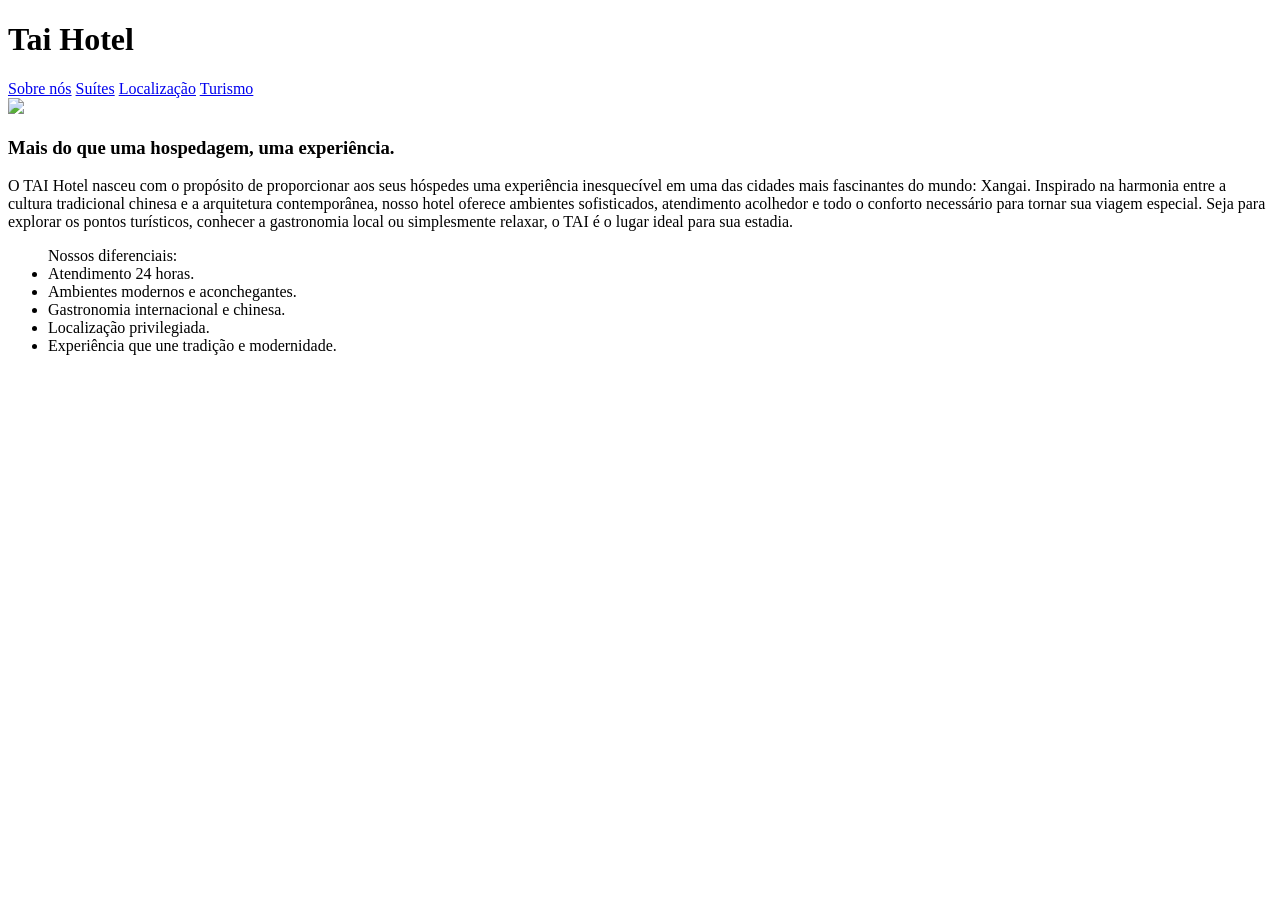
==== hotelXangai/index.html @ befb36bf "atividade 6 dia 17.11" ====
<!DOCTYPE html>
<html lang="en">
<head>
    <meta charset="UTF-8">
    <meta name="viewport" content="width=device-width, initial-scale=1.0">
    <title>Tai Hotel</title>
    <link rel="stylesheet" href="style.css">
</head>

<body>
    <header>
        <h1>Tai Hotel</h1>
        <nav>
            <a class = "nav-opcao" href = "sobre"> Sobre nós</a>
            <a class = "nav-opcao" href = "suites"> Suítes</a>
            <a class = "nav-opcao" href = "localizacao"> Localização</a>
            <a class = "nav-opcao" href = "turismo"> Turismo</a>
        </nav>
    </header>

    <main>
        <section id = sobre>
            <img src="https://viajeleve.net/v23/wp-content/uploads/2019/03/Yu-Market-Xangai.webp">

            <div class = "sobre-container">
                <div class = "sobre-texto">
                    <h3>Mais do que uma hospedagem, uma experiência.</h3>
                    <p> O TAI Hotel nasceu com o propósito de proporcionar aos seus hóspedes uma experiência inesquecível em uma das cidades mais fascinantes do mundo: <span class= destaque>Xangai.</span>
                    Inspirado na harmonia entre a cultura tradicional chinesa e a arquitetura contemporânea, nosso hotel oferece ambientes sofisticados, atendimento acolhedor e todo o conforto necessário para tornar sua viagem especial.
                    Seja para explorar os pontos turísticos, conhecer a gastronomia local ou simplesmente relaxar, o TAI é o lugar ideal para sua estadia.</p>
                
                    <ul>Nossos diferenciais:
                        <li> Atendimento 24 horas.</li>
                        <li> Ambientes modernos e aconchegantes.</li>
                        <li> Gastronomia internacional e chinesa.</li>
                        <li> Localização privilegiada.</li>
                        <li> Experiência que une tradição e modernidade.</li>
                    </ul>
                </div>
            </div>

        </section>

    </main>
</body>
</html>
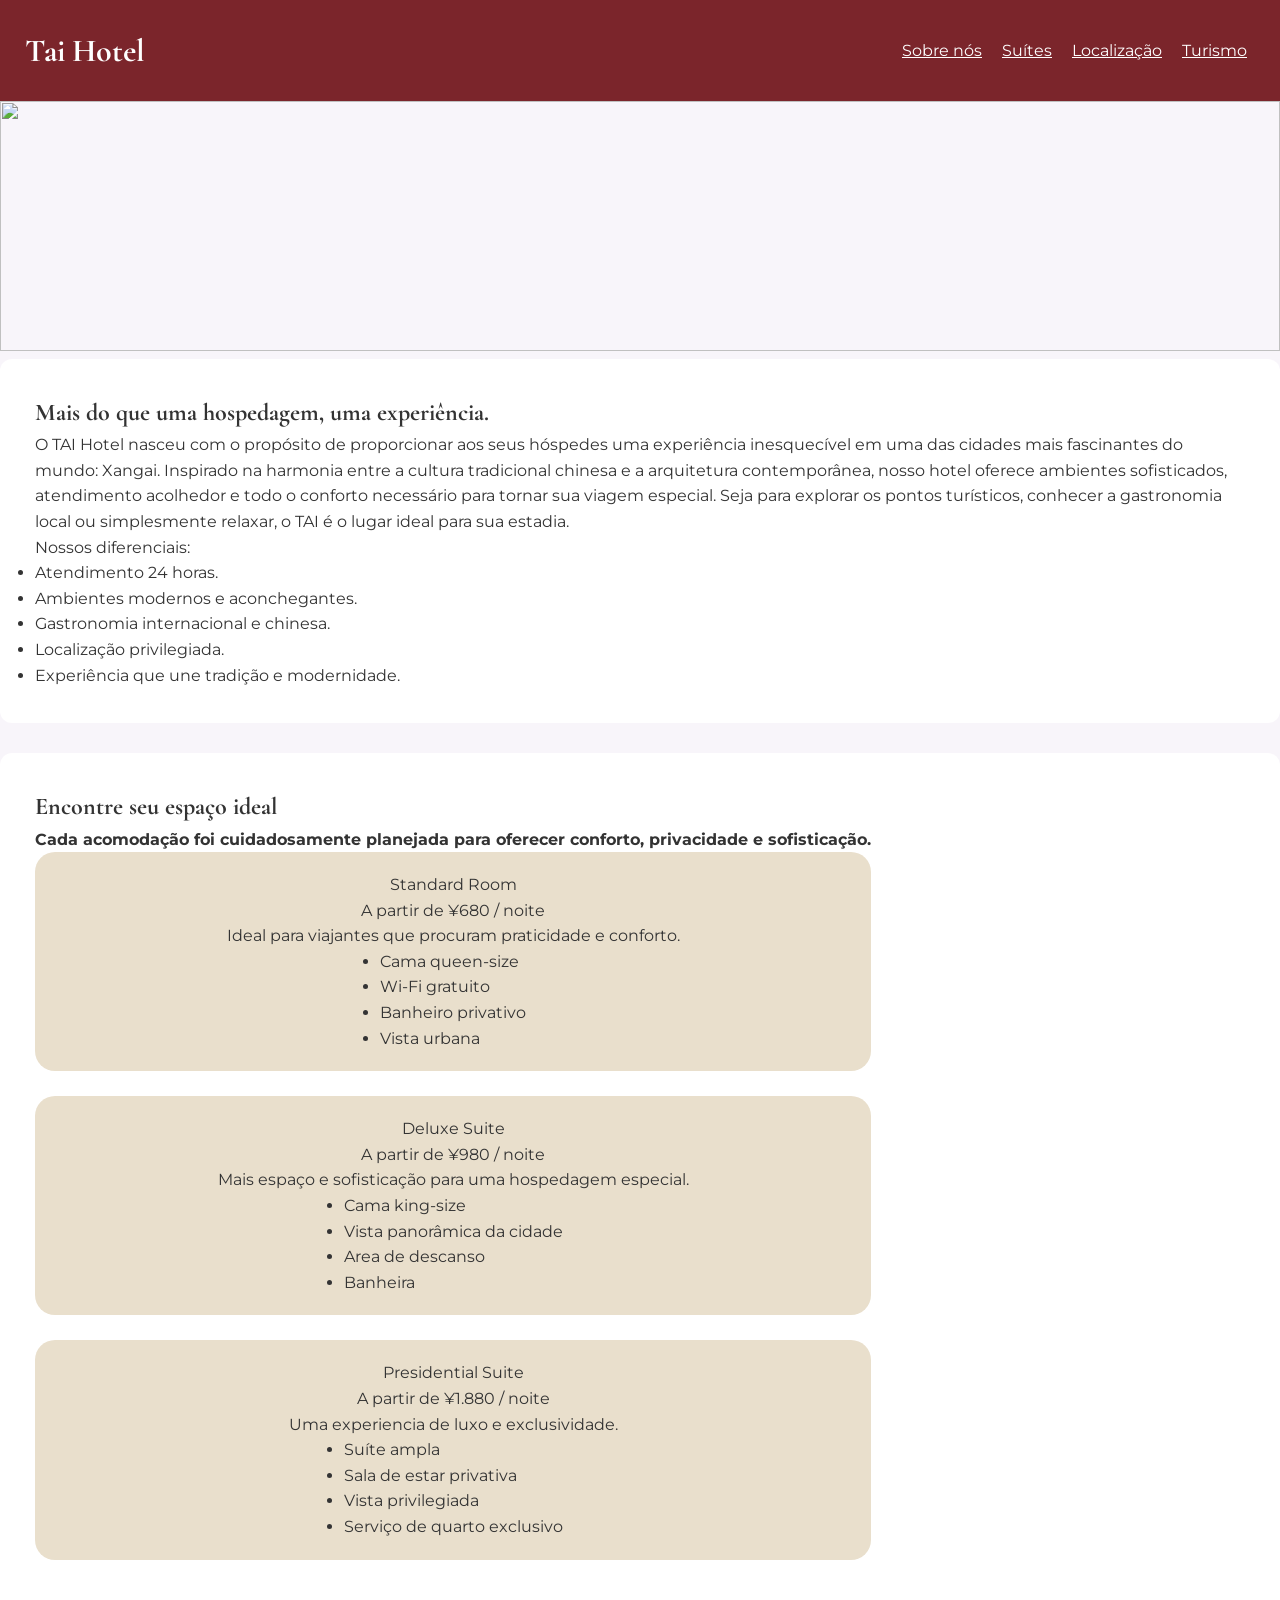
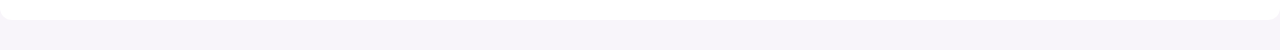
==== commit 5f45f325: "atualizando o hotel" ====
--- a/hotelXangai/index.html
+++ b/hotelXangai/index.html
@@ -5,6 +5,9 @@
     <meta name="viewport" content="width=device-width, initial-scale=1.0">
     <title>Tai Hotel</title>
     <link rel="stylesheet" href="style.css">
+    <link rel="preconnect" href="https://fonts.googleapis.com">
+    <link rel="preconnect" href="https://fonts.gstatic.com" crossorigin>
+    <link href="https://fonts.googleapis.com/css2?family=Cormorant+Garamond:wght@400;500;600;700&family=Montserrat:wght@400;500;600&display=swap" rel="stylesheet">
 </head>
 
 <body>
@@ -20,11 +23,11 @@
 
     <main>
         <section id = sobre>
-            <img src="https://viajeleve.net/v23/wp-content/uploads/2019/03/Yu-Market-Xangai.webp">
+            <img src="https://viajeleve.net/v23/wp-content/uploads/2019/03/Yu-Market-Xangai.webp" id="sobre-imagem">
 
             <div class = "sobre-container">
                 <div class = "sobre-texto">
-                    <h3>Mais do que uma hospedagem, uma experiência.</h3>
+                    <h2>Mais do que uma hospedagem, uma experiência.</h2>
                     <p> O TAI Hotel nasceu com o propósito de proporcionar aos seus hóspedes uma experiência inesquecível em uma das cidades mais fascinantes do mundo: <span class= destaque>Xangai.</span>
                     Inspirado na harmonia entre a cultura tradicional chinesa e a arquitetura contemporânea, nosso hotel oferece ambientes sofisticados, atendimento acolhedor e todo o conforto necessário para tornar sua viagem especial.
                     Seja para explorar os pontos turísticos, conhecer a gastronomia local ou simplesmente relaxar, o TAI é o lugar ideal para sua estadia.</p>
@@ -38,6 +41,50 @@
                     </ul>
                 </div>
             </div>
+        </section>
+
+        <section id = "suites">
+            <div class="suites-container">
+                <div class="suites-texto">
+                    <h2>Encontre seu espaço ideal</h2>
+                        <h4>Cada acomodação foi cuidadosamente planejada para oferecer conforto, privacidade e sofisticação.</h4>
+                          <div class="suites-card"> 
+                                <p class="destaque">Standard Room</p>
+                                <p class="subtitulo">A partir de ¥680 / noite</p>
+                                <p>Ideal para viajantes que procuram praticidade e conforto.</p>
+                                <ul>
+                                    <li>Cama queen-size</li>
+                                    <li>Wi-Fi gratuito</li>
+                                    <li>Banheiro privativo</li>
+                                    <li>Vista urbana</li>
+                                </ul>
+                            </div>
+                            
+                            <div class="suites-card">
+                                <p class="destaque">Deluxe Suite</p>
+                                <p class="subtitulo">A partir de ¥980 / noite</p>
+                                <p>Mais espaço e sofisticação para uma hospedagem especial.</p>
+                                <ul>
+                                    <li>Cama king-size</li>
+                                    <li>Vista panorâmica da cidade</li>
+                                    <li>Area de descanso</li>
+                                    <li>Banheira</li>
+                                </ul>
+                            </div>
+
+                            <div class ="suites-card">
+                                <p class="destaque"> Presidential Suite</p>
+                                <p class="subtitulo">A partir de ¥1.880 / noite</p>
+                                <p>Uma experiencia de luxo e exclusividade.</p>
+                                <ul>
+                                    <li>Suíte ampla</li>
+                                    <li>Sala de estar privativa</li>
+                                    <li>Vista privilegiada</li>
+                                    <li>Serviço de quarto exclusivo</li>
+                                </ul>
+                            </div>
+                </div>
+            </div>
 
         </section>
 
--- a/hotelXangai/style.css
+++ b/hotelXangai/style.css
@@ -0,0 +1,84 @@
+* {
+    margin: 0;
+    padding: 0;
+    box-sizing: border-box;
+}
+
+body {
+    background-color: #f8f5fa;
+    color: #333;
+    line-height: 1.6;
+}
+
+header {
+    background-color: #7B252B;
+    color: white;
+    padding: 25px;
+    display: flex;
+    justify-content: space-between;
+    align-items: center;
+}
+
+.nav-opcao {
+    color: white;
+    padding: 8px;
+    border-radius: 5px;
+    transition: 0.5s ease;
+}
+
+h1, h2, h3, .logo {
+    font-family: 'Cormorant Garamond', serif;
+}
+
+body {
+    font-family: 'Montserrat', sans-serif;
+}
+
+/* Sobre */
+
+.sobre-container {
+    display: flex;
+    align-items: center;
+    gap: 35px;
+    background-color: white;
+    border-radius: 12px;
+    padding: 35px;
+    margin-bottom: 30px;
+}
+
+#sobre-imagem {
+    height: 250px;
+    width: 100%;
+    object-fit: cover;
+    object-position: center 20%;
+}
+
+/* Suites */
+
+#suites {
+
+}
+
+.suites-container {
+    display: flex;
+    align-items: center;
+    gap: 35px;
+    background-color: white;
+    border-radius: 12px;
+    padding: 35px;
+    margin-bottom: 30px;
+}
+
+.suites-texto {
+
+}
+
+.suites-card {
+    display: flex;
+    flex-direction: column;
+    align-items: center;
+    background-color: #E9DFCC;
+    border-radius: 20px;
+    padding: 20px;
+    margin-bottom: 25px;
+}
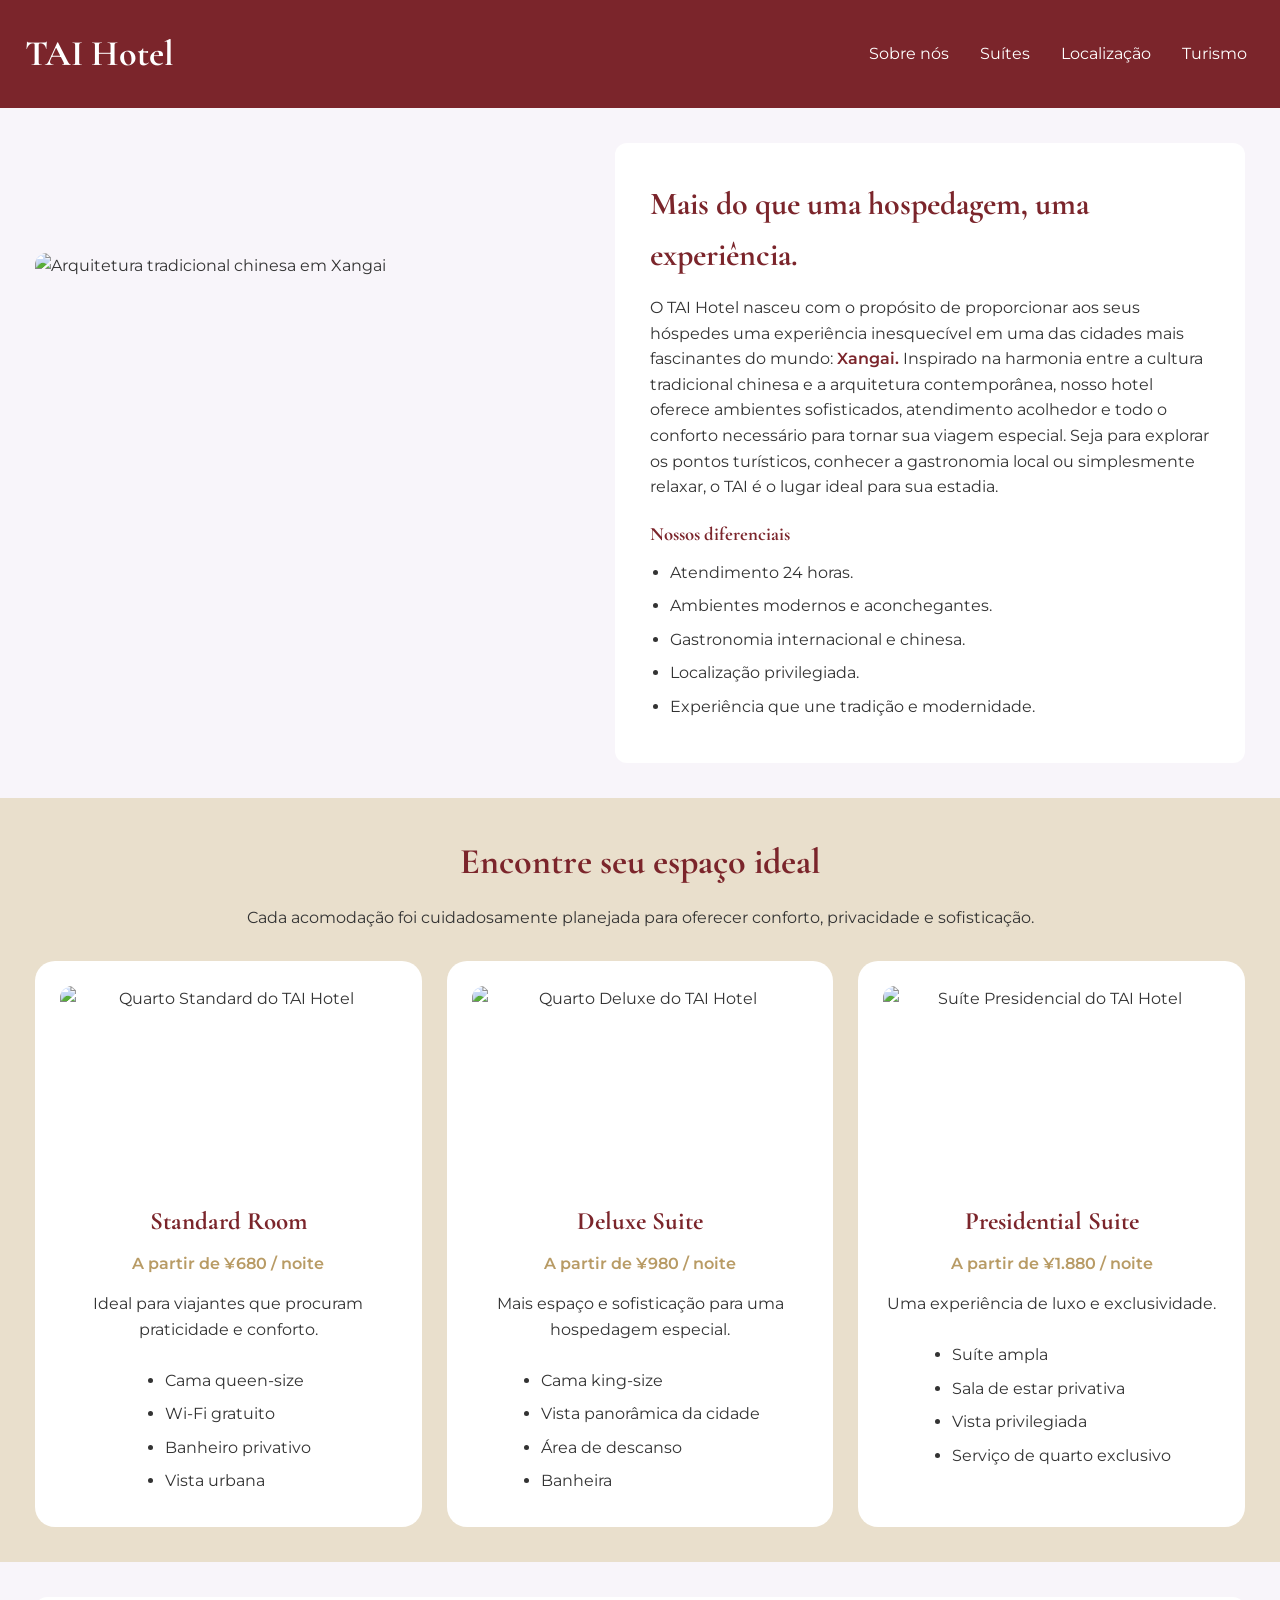
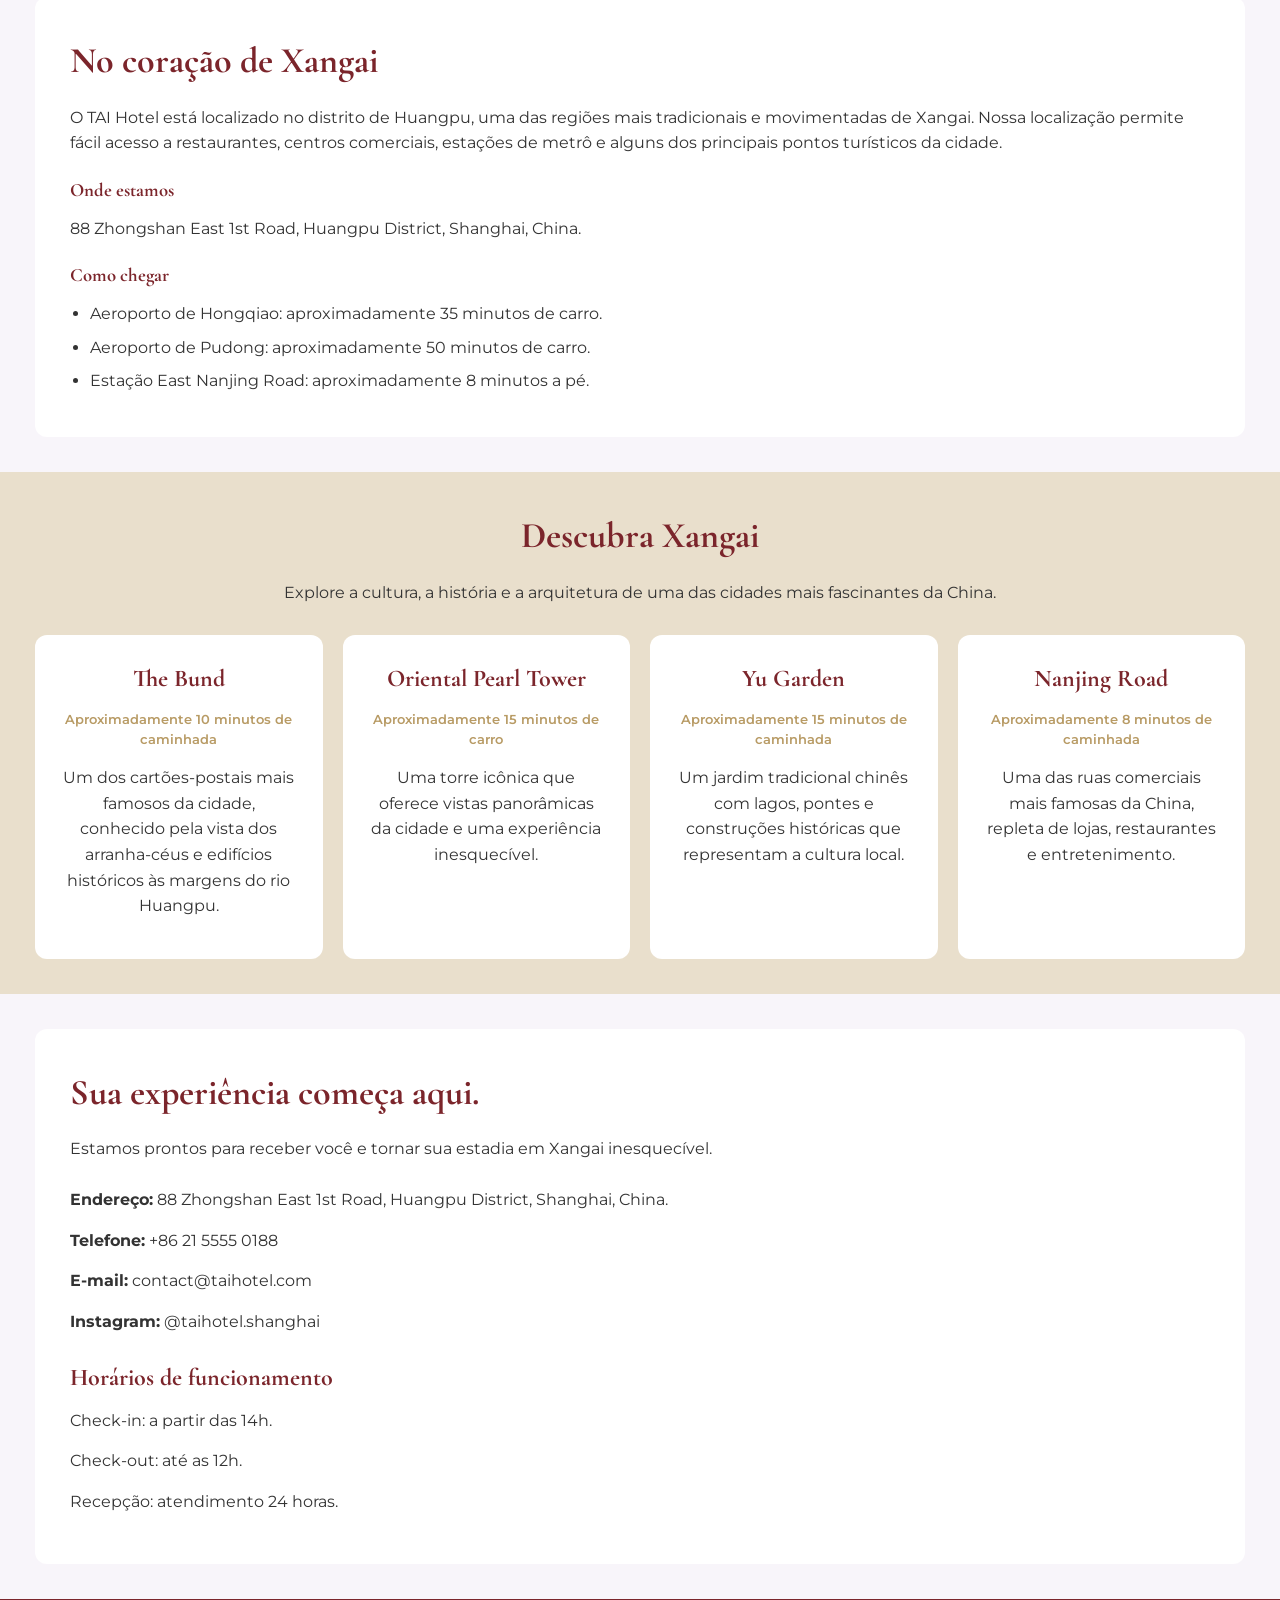
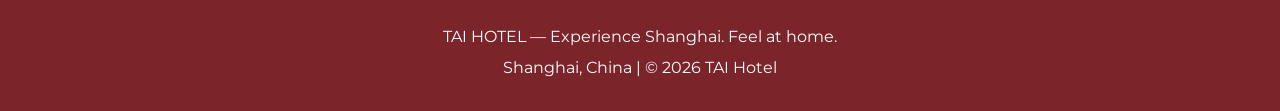
==== commit 3c331273: "atualizando hotel de casa" ====
--- a/hotelXangai/index.html
+++ b/hotelXangai/index.html
@@ -1,93 +1,397 @@
+
 <!DOCTYPE html>
-<html lang="en">
+<html lang="pt-BR">
+
 <head>
     <meta charset="UTF-8">
     <meta name="viewport" content="width=device-width, initial-scale=1.0">
-    <title>Tai Hotel</title>
+
+    <title>TAI Hotel | Shanghai</title>
+
     <link rel="stylesheet" href="style.css">
+
+    <!-- FONTES -->
     <link rel="preconnect" href="https://fonts.googleapis.com">
     <link rel="preconnect" href="https://fonts.gstatic.com" crossorigin>
+
     <link href="https://fonts.googleapis.com/css2?family=Cormorant+Garamond:wght@400;500;600;700&family=Montserrat:wght@400;500;600&display=swap" rel="stylesheet">
+
 </head>
 
 <body>
-    <header>
-        <h1>Tai Hotel</h1>
-        <nav>
-            <a class = "nav-opcao" href = "sobre"> Sobre nós</a>
-            <a class = "nav-opcao" href = "suites"> Suítes</a>
-            <a class = "nav-opcao" href = "localizacao"> Localização</a>
-            <a class = "nav-opcao" href = "turismo"> Turismo</a>
+
+    <!-- CABEÇALHO -->
+
+    <header class="cabecalho">
+
+        <h1 class="cabecalho-titulo">TAI Hotel</h1>
+
+        <nav class="menu">
+
+            <a class="menu-opcao" href="#sobre">Sobre nós</a>
+
+            <a class="menu-opcao" href="#suites">Suítes</a>
+
+            <a class="menu-opcao" href="#localizacao">Localização</a>
+
+            <a class="menu-opcao" href="#turismo">Turismo</a>
+
         </nav>
+
     </header>
 
+
     <main>
-        <section id = sobre>
-            <img src="https://viajeleve.net/v23/wp-content/uploads/2019/03/Yu-Market-Xangai.webp" id="sobre-imagem">
-
-            <div class = "sobre-container">
-                <div class = "sobre-texto">
-                    <h2>Mais do que uma hospedagem, uma experiência.</h2>
-                    <p> O TAI Hotel nasceu com o propósito de proporcionar aos seus hóspedes uma experiência inesquecível em uma das cidades mais fascinantes do mundo: <span class= destaque>Xangai.</span>
-                    Inspirado na harmonia entre a cultura tradicional chinesa e a arquitetura contemporânea, nosso hotel oferece ambientes sofisticados, atendimento acolhedor e todo o conforto necessário para tornar sua viagem especial.
-                    Seja para explorar os pontos turísticos, conhecer a gastronomia local ou simplesmente relaxar, o TAI é o lugar ideal para sua estadia.</p>
-                
-                    <ul>Nossos diferenciais:
-                        <li> Atendimento 24 horas.</li>
-                        <li> Ambientes modernos e aconchegantes.</li>
-                        <li> Gastronomia internacional e chinesa.</li>
-                        <li> Localização privilegiada.</li>
-                        <li> Experiência que une tradição e modernidade.</li>
+
+        <!-- SOBRE O HOTEL -->
+
+        <section id="sobre" class="sobre">
+
+            <img
+                src="https://viajeleve.net/v23/wp-content/uploads/2019/03/Yu-Market-Xangai.webp"
+                alt="Arquitetura tradicional chinesa em Xangai"
+                class="sobre-imagem"
+            >
+
+            <div class="sobre-container">
+
+                <div class="sobre-texto">
+
+                    <h2 class="sobre-titulo">
+                        Mais do que uma hospedagem, uma experiência.
+                    </h2>
+
+                    <p>
+                        O TAI Hotel nasceu com o propósito de proporcionar aos seus hóspedes uma experiência inesquecível em uma das cidades mais fascinantes do mundo:
+                        <span class="destaque">Xangai.</span>
+
+                        Inspirado na harmonia entre a cultura tradicional chinesa e a arquitetura contemporânea, nosso hotel oferece ambientes sofisticados, atendimento acolhedor e todo o conforto necessário para tornar sua viagem especial.
+
+                        Seja para explorar os pontos turísticos, conhecer a gastronomia local ou simplesmente relaxar, o TAI é o lugar ideal para sua estadia.
+                    </p>
+
+                    <h3 class="sobre-subtitulo">Nossos diferenciais</h3>
+
+                    <ul class="sobre-lista">
+
+                        <li>Atendimento 24 horas.</li>
+
+                        <li>Ambientes modernos e aconchegantes.</li>
+
+                        <li>Gastronomia internacional e chinesa.</li>
+
+                        <li>Localização privilegiada.</li>
+
+                        <li>Experiência que une tradição e modernidade.</li>
+
                     </ul>
-                </div>
-            </div>
-        </section>
-
-        <section id = "suites">
+
+                </div>
+
+            </div>
+
+        </section>
+
+
+        <!-- SUÍTES -->
+
+        <section id="suites" class="suites">
+
             <div class="suites-container">
-                <div class="suites-texto">
-                    <h2>Encontre seu espaço ideal</h2>
-                        <h4>Cada acomodação foi cuidadosamente planejada para oferecer conforto, privacidade e sofisticação.</h4>
-                          <div class="suites-card"> 
-                                <p class="destaque">Standard Room</p>
-                                <p class="subtitulo">A partir de ¥680 / noite</p>
-                                <p>Ideal para viajantes que procuram praticidade e conforto.</p>
-                                <ul>
-                                    <li>Cama queen-size</li>
-                                    <li>Wi-Fi gratuito</li>
-                                    <li>Banheiro privativo</li>
-                                    <li>Vista urbana</li>
-                                </ul>
-                            </div>
-                            
-                            <div class="suites-card">
-                                <p class="destaque">Deluxe Suite</p>
-                                <p class="subtitulo">A partir de ¥980 / noite</p>
-                                <p>Mais espaço e sofisticação para uma hospedagem especial.</p>
-                                <ul>
-                                    <li>Cama king-size</li>
-                                    <li>Vista panorâmica da cidade</li>
-                                    <li>Area de descanso</li>
-                                    <li>Banheira</li>
-                                </ul>
-                            </div>
-
-                            <div class ="suites-card">
-                                <p class="destaque"> Presidential Suite</p>
-                                <p class="subtitulo">A partir de ¥1.880 / noite</p>
-                                <p>Uma experiencia de luxo e exclusividade.</p>
-                                <ul>
-                                    <li>Suíte ampla</li>
-                                    <li>Sala de estar privativa</li>
-                                    <li>Vista privilegiada</li>
-                                    <li>Serviço de quarto exclusivo</li>
-                                </ul>
-                            </div>
-                </div>
+
+                <h2 class="suites-titulo">Encontre seu espaço ideal</h2>
+
+                <p class="suites-descricao">
+                    Cada acomodação foi cuidadosamente planejada para oferecer conforto, privacidade e sofisticação.
+                </p>
+
+
+                <div class="suites-lista">
+
+
+                    <!-- STANDARD ROOM -->
+
+                    <div class="suites-card">
+
+                        <img
+                            src="https://images.unsplash.com/photo-1611892440504-42a792e24d32?auto=format&fit=crop&w=800&q=85"
+                            alt="Quarto Standard do TAI Hotel"
+                            class="suites-imagem"
+                        >
+
+                        <h3 class="suites-nome">Standard Room</h3>
+
+                        <p class="suites-preco">A partir de ¥680 / noite</p>
+
+                        <p>
+                            Ideal para viajantes que procuram praticidade e conforto.
+                        </p>
+
+                        <ul class="suites-comodidades">
+
+                            <li>Cama queen-size</li>
+
+                            <li>Wi-Fi gratuito</li>
+
+                            <li>Banheiro privativo</li>
+
+                            <li>Vista urbana</li>
+
+                        </ul>
+
+                    </div>
+
+
+                    <!-- DELUXE SUITE -->
+
+                    <div class="suites-card">
+
+                        <img
+                            src="https://images.unsplash.com/photo-1616486338812-3dadae4b4ace?auto=format&fit=crop&w=800&q=85"
+                            alt="Quarto Deluxe do TAI Hotel"
+                            class="suites-imagem"
+                        >
+
+                        <h3 class="suites-nome">Deluxe Suite</h3>
+
+                        <p class="suites-preco">A partir de ¥980 / noite</p>
+
+                        <p>
+                            Mais espaço e sofisticação para uma hospedagem especial.
+                        </p>
+
+                        <ul class="suites-comodidades">
+
+                            <li>Cama king-size</li>
+
+                            <li>Vista panorâmica da cidade</li>
+
+                            <li>Área de descanso</li>
+
+                            <li>Banheira</li>
+
+                        </ul>
+
+                    </div>
+
+
+                    <!-- PRESIDENTIAL SUITE -->
+
+                    <div class="suites-card">
+
+                        <img
+                            src="https://images.unsplash.com/photo-1618221195710-dd6b41faaea6?auto=format&fit=crop&w=800&q=85"
+                            alt="Suíte Presidencial do TAI Hotel"
+                            class="suites-imagem"
+                        >
+
+                        <h3 class="suites-nome">Presidential Suite</h3>
+
+                        <p class="suites-preco">A partir de ¥1.880 / noite</p>
+
+                        <p>
+                            Uma experiência de luxo e exclusividade.
+                        </p>
+
+                        <ul class="suites-comodidades">
+
+                            <li>Suíte ampla</li>
+
+                            <li>Sala de estar privativa</li>
+
+                            <li>Vista privilegiada</li>
+
+                            <li>Serviço de quarto exclusivo</li>
+
+                        </ul>
+
+                    </div>
+
+                </div>
+
+            </div>
+
+        </section>
+
+
+        <!-- LOCALIZAÇÃO -->
+
+        <section id="localizacao" class="localizacao">
+
+            <div class="localizacao-container">
+
+                <div class="localizacao-texto">
+
+                    <h2 class="localizacao-titulo">No coração de Xangai</h2>
+
+                    <p>
+                        O TAI Hotel está localizado no distrito de Huangpu, uma das regiões mais tradicionais e movimentadas de Xangai.
+
+                        Nossa localização permite fácil acesso a restaurantes, centros comerciais, estações de metrô e alguns dos principais pontos turísticos da cidade.
+                    </p>
+
+                    <h3 class="localizacao-subtitulo">Onde estamos</h3>
+
+                    <p>
+                        88 Zhongshan East 1st Road,
+                        Huangpu District,
+                        Shanghai, China.
+                    </p>
+
+                    <h3 class="localizacao-subtitulo">Como chegar</h3>
+
+                    <ul class="localizacao-lista">
+
+                        <li>Aeroporto de Hongqiao: aproximadamente 35 minutos de carro.</li>
+
+                        <li>Aeroporto de Pudong: aproximadamente 50 minutos de carro.</li>
+
+                        <li>Estação East Nanjing Road: aproximadamente 8 minutos a pé.</li>
+
+                    </ul>
+
+                </div>
+
+            </div>
+
+        </section>
+
+
+        <!-- TURISMO -->
+
+        <section id="turismo" class="turismo">
+
+            <div class="turismo-container">
+
+                <h2 class="turismo-titulo">Descubra Xangai</h2>
+
+                <p class="turismo-descricao">
+                    Explore a cultura, a história e a arquitetura de uma das cidades mais fascinantes da China.
+                </p>
+
+
+                <div class="turismo-lista">
+
+
+                    <div class="turismo-card">
+
+                        <h3 class="turismo-nome">The Bund</h3>
+
+                        <p class="turismo-distancia">
+                            Aproximadamente 10 minutos de caminhada
+                        </p>
+
+                        <p>
+                            Um dos cartões-postais mais famosos da cidade, conhecido pela vista dos arranha-céus e edifícios históricos às margens do rio Huangpu.
+                        </p>
+
+                    </div>
+
+
+                    <div class="turismo-card">
+
+                        <h3 class="turismo-nome">Oriental Pearl Tower</h3>
+
+                        <p class="turismo-distancia">
+                            Aproximadamente 15 minutos de carro
+                        </p>
+
+                        <p>
+                            Uma torre icônica que oferece vistas panorâmicas da cidade e uma experiência inesquecível.
+                        </p>
+
+                    </div>
+
+
+                    <div class="turismo-card">
+
+                        <h3 class="turismo-nome">Yu Garden</h3>
+
+                        <p class="turismo-distancia">
+                            Aproximadamente 15 minutos de caminhada
+                        </p>
+
+                        <p>
+                            Um jardim tradicional chinês com lagos, pontes e construções históricas que representam a cultura local.
+                        </p>
+
+                    </div>
+
+
+                    <div class="turismo-card">
+
+                        <h3 class="turismo-nome">Nanjing Road</h3>
+
+                        <p class="turismo-distancia">
+                            Aproximadamente 8 minutos de caminhada
+                        </p>
+
+                        <p>
+                            Uma das ruas comerciais mais famosas da China, repleta de lojas, restaurantes e entretenimento.
+                        </p>
+
+                    </div>
+
+                </div>
+
+            </div>
+
+        </section>
+
+
+        <!-- CONTATO -->
+
+        <section id="contato" class="contato">
+
+            <div class="contato-container">
+
+                <h2 class="contato-titulo">Sua experiência começa aqui.</h2>
+
+                <p>
+                    Estamos prontos para receber você e tornar sua estadia em Xangai inesquecível.
+                </p>
+
+                <div class="contato-informacoes">
+
+                    <p><strong>Endereço:</strong> 88 Zhongshan East 1st Road, Huangpu District, Shanghai, China.</p>
+
+                    <p><strong>Telefone:</strong> +86 21 5555 0188</p>
+
+                    <p><strong>E-mail:</strong> contact@taihotel.com</p>
+
+                    <p><strong>Instagram:</strong> @taihotel.shanghai</p>
+
+                </div>
+
+                <div class="contato-horarios">
+
+                    <h3>Horários de funcionamento</h3>
+
+                    <p>Check-in: a partir das 14h.</p>
+
+                    <p>Check-out: até as 12h.</p>
+
+                    <p>Recepção: atendimento 24 horas.</p>
+
+                </div>
+
             </div>
 
         </section>
 
     </main>
+
+
+    <!-- RODAPÉ -->
+
+    <footer class="rodape">
+
+        <p>TAI HOTEL — Experience Shanghai. Feel at home.</p>
+
+        <p>Shanghai, China | © 2026 TAI Hotel</p>
+
+    </footer>
+
 </body>
-</html>+
+</html>
--- a/hotelXangai/style.css
+++ b/hotelXangai/style.css
@@ -1,3 +1,23 @@
+
+/* VARIÁVEIS */
+
+:root {
+    --cor-principal: #7B252B;
+    --cor-secundaria: #B89B65;
+    --cor-fundo: #f8f5fa;
+    --cor-card: #ffffff;
+    --cor-destaque: #E9DFCC;
+    --cor-texto: #333333;
+    --cor-texto-claro: #ffffff;
+
+    --espacamento: 35px;
+    --raio-borda: 12px;
+    --raio-card: 20px;
+}
+
+
+/* GERAL */
+
 * {
     margin: 0;
     padding: 0;
@@ -5,80 +25,361 @@
 }
 
 body {
-    background-color: #f8f5fa;
-    color: #333;
+    background-color: var(--cor-fundo);
+    color: var(--cor-texto);
     line-height: 1.6;
-}
-
-header {
-    background-color: #7B252B;
-    color: white;
+    font-family: 'Montserrat', sans-serif;
+}
+
+h1, h2, h3 {
+    font-family: 'Cormorant Garamond', serif;
+}
+
+h2 {
+    font-size: 32px;
+    color: var(--cor-principal);
+    margin-bottom: 15px;
+}
+
+p {
+    margin-bottom: 15px;
+}
+
+ul {
+    padding-left: 20px;
+}
+
+
+/* ========================================
+   CABEÇALHO E MENU
+======================================== */
+
+.cabecalho {
+    background-color: var(--cor-principal);
+    color: var(--cor-texto-claro);
     padding: 25px;
+
     display: flex;
     justify-content: space-between;
     align-items: center;
 }
 
-.nav-opcao {
-    color: white;
+.cabecalho-titulo {
+    font-size: 36px;
+}
+
+.menu {
+    display: flex;
+    gap: 15px;
+}
+
+.menu-opcao {
+    color: var(--cor-texto-claro);
     padding: 8px;
     border-radius: 5px;
+    text-decoration: none;
     transition: 0.5s ease;
 }
 
-h1, h2, h3, .logo {
-    font-family: 'Cormorant Garamond', serif;
-}
-
-body {
-    font-family: 'Montserrat', sans-serif;
-}
-
-/* Sobre */
+.menu-opcao:hover {
+    background-color: var(--cor-secundaria);
+}
+
+
+/* ========================================
+   SOBRE O HOTEL
+======================================== */
+
+.sobre {
+    display: flex;
+    align-items: center;
+    gap: var(--espacamento);
+    padding: var(--espacamento);
+}
+
+.sobre-imagem {
+    width: 45%;
+    height: 400px;
+    object-fit: cover;
+    object-position: center;
+    border-radius: var(--raio-borda);
+}
 
 .sobre-container {
-    display: flex;
-    align-items: center;
-    gap: 35px;
-    background-color: white;
-    border-radius: 12px;
-    padding: 35px;
+    flex: 1;
+    background-color: var(--cor-card);
+    border-radius: var(--raio-borda);
+    padding: var(--espacamento);
+}
+
+.sobre-titulo {
+    font-size: 32px;
+}
+
+.sobre-subtitulo {
+    color: var(--cor-principal);
+    margin-top: 20px;
+    margin-bottom: 10px;
+}
+
+.sobre-lista li {
+    margin-bottom: 8px;
+}
+
+.destaque {
+    color: var(--cor-principal);
+    font-weight: 600;
+}
+
+
+/* ========================================
+   SUÍTES
+======================================== */
+
+.suites {
+    padding: var(--espacamento);
+    background-color: var(--cor-destaque);
+}
+
+.suites-container {
+    text-align: center;
+}
+
+.suites-titulo {
+    font-size: 36px;
+}
+
+.suites-descricao {
     margin-bottom: 30px;
 }
 
-#sobre-imagem {
-    height: 250px;
-    width: 100%;
-    object-fit: cover;
-    object-position: center 20%;
-}
-
-/* Suites */
-
-#suites {
-
-}
-
-.suites-container {
-    display: flex;
-    align-items: center;
-    gap: 35px;
-    background-color: white;
-    border-radius: 12px;
-    padding: 35px;
-    margin-bottom: 30px;
-}
-
-.suites-texto {
-
+.suites-lista {
+    display: flex;
+    gap: 25px;
 }
 
 .suites-card {
     display: flex;
     flex-direction: column;
     align-items: center;
-    background-color: #E9DFCC;
-    border-radius: 20px;
-    padding: 20px;
-    margin-bottom: 25px;
+
+    flex: 1;
+    background-color: var(--cor-card);
+    border-radius: var(--raio-card);
+    padding: 25px;
+}
+
+.suites-nome {
+    color: var(--cor-principal);
+    font-size: 25px;
+    margin-bottom: 10px;
+}
+
+.suites-preco {
+    color: var(--cor-secundaria);
+    font-weight: 600;
+}
+
+.suites-comodidades {
+    text-align: left;
+    margin-top: 10px;
+}
+
+.suites-comodidades li {
+    margin-bottom: 8px;
+}
+
+.suites-imagem {
+    width: 100%;
+    height: 200px;
+    object-fit: cover;
+    border-radius: var(--raio-borda);
+    margin-bottom: 15px;
+}
+
+
+/* ========================================
+   LOCALIZAÇÃO
+======================================== */
+
+.localizacao {
+    padding: var(--espacamento);
+}
+
+.localizacao-container {
+    background-color: var(--cor-card);
+    padding: var(--espacamento);
+    border-radius: var(--raio-borda);
+}
+
+.localizacao-titulo {
+    font-size: 36px;
+}
+
+.localizacao-subtitulo {
+    color: var(--cor-principal);
+    margin-top: 20px;
+    margin-bottom: 10px;
+}
+
+.localizacao-lista li {
+    margin-bottom: 8px;
+}
+
+
+/* ========================================
+   TURISMO
+======================================== */
+
+.turismo {
+    background-color: var(--cor-destaque);
+    padding: var(--espacamento);
+}
+
+.turismo-container {
+    text-align: center;
+}
+
+.turismo-titulo {
+    font-size: 36px;
+}
+
+.turismo-descricao {
+    margin-bottom: 30px;
+}
+
+.turismo-lista {
+    display: flex;
+    gap: 20px;
+}
+
+.turismo-card {
+    flex: 1;
+    background-color: var(--cor-card);
+    border-radius: var(--raio-borda);
+    padding: 25px;
+}
+
+.turismo-nome {
+    color: var(--cor-principal);
+    font-size: 24px;
+    margin-bottom: 10px;
+}
+
+.turismo-distancia {
+    color: var(--cor-secundaria);
+    font-size: 13px;
+    font-weight: 600;
+}
+
+
+/* ========================================
+   CONTATO
+======================================== */
+
+.contato {
+    padding: var(--espacamento);
+}
+
+.contato-container {
+    background-color: var(--cor-card);
+    padding: var(--espacamento);
+    border-radius: var(--raio-borda);
+}
+
+.contato-titulo {
+    font-size: 36px;
+}
+
+.contato-informacoes {
+    margin-top: 25px;
+}
+
+.contato-horarios {
+    margin-top: 25px;
+}
+
+.contato-horarios h3 {
+    color: var(--cor-principal);
+    font-size: 24px;
+    margin-bottom: 10px;
+}
+
+
+/* ========================================
+   RODAPÉ
+======================================== */
+
+.rodape {
+    background-color: var(--cor-principal);
+    color: var(--cor-texto-claro);
+    text-align: center;
+    padding: 25px;
+}
+
+.rodape p {
+    margin-bottom: 5px;
+}
+
+
+/* ========================================
+   RESPONSIVIDADE
+======================================== */
+
+@media (max-width: 600px) {
+
+    /* CABEÇALHO */
+
+    .cabecalho {
+        flex-direction: column;
+        gap: 15px;
+    }
+
+    .menu {
+        flex-direction: column;
+        align-items: center;
+    }
+
+
+    /* SOBRE */
+
+    .sobre {
+        flex-direction: column;
+    }
+
+    .sobre-imagem {
+        width: 100%;
+        height: 250px;
+    }
+
+    .sobre-container {
+        width: 100%;
+    }
+
+
+    /* SUÍTES */
+
+    .suites-lista {
+        flex-direction: column;
+    }
+
+
+    /* TURISMO */
+
+    .turismo-lista {
+        flex-direction: column;
+    }
+
+
+    /* LOCALIZAÇÃO E CONTATO */
+
+    .localizacao-container,
+    .contato-container {
+        padding: 20px;
+    }
+
+    h2 {
+        font-size: 27px;
+    }
+
 }
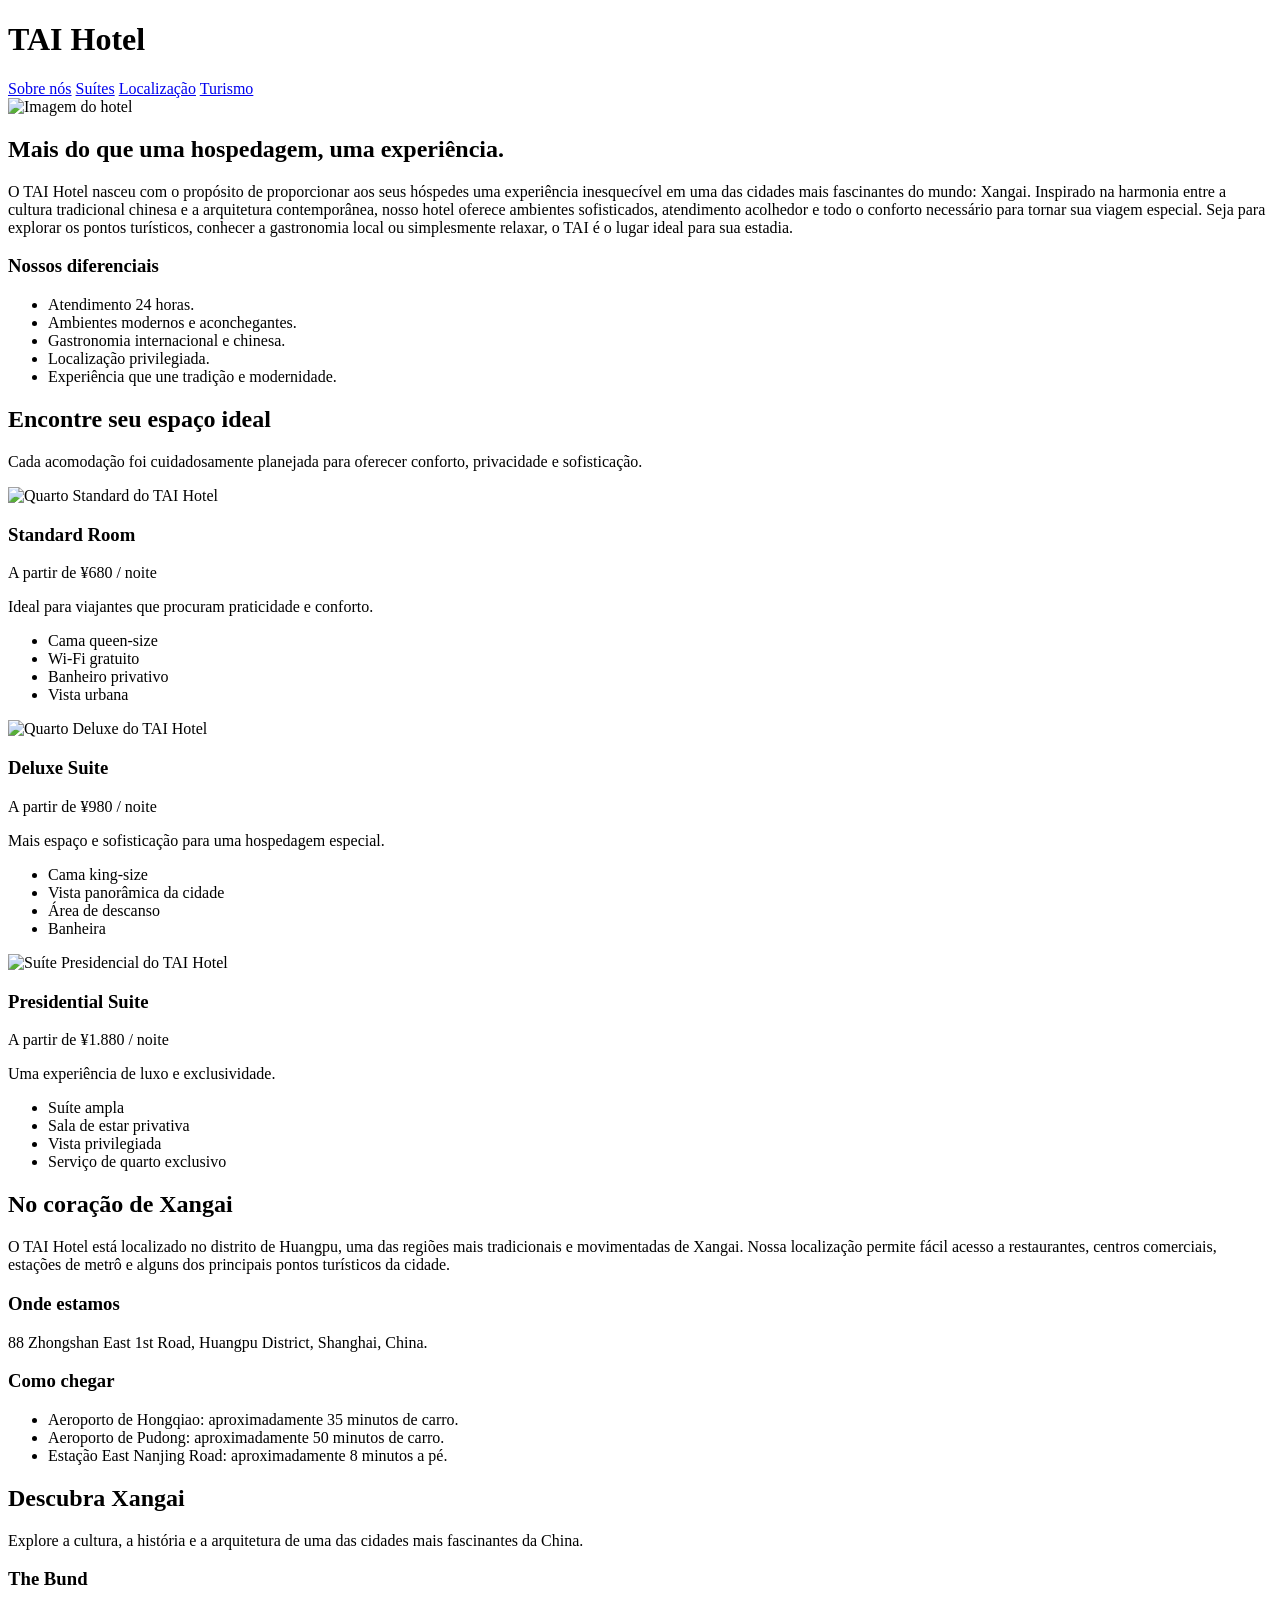
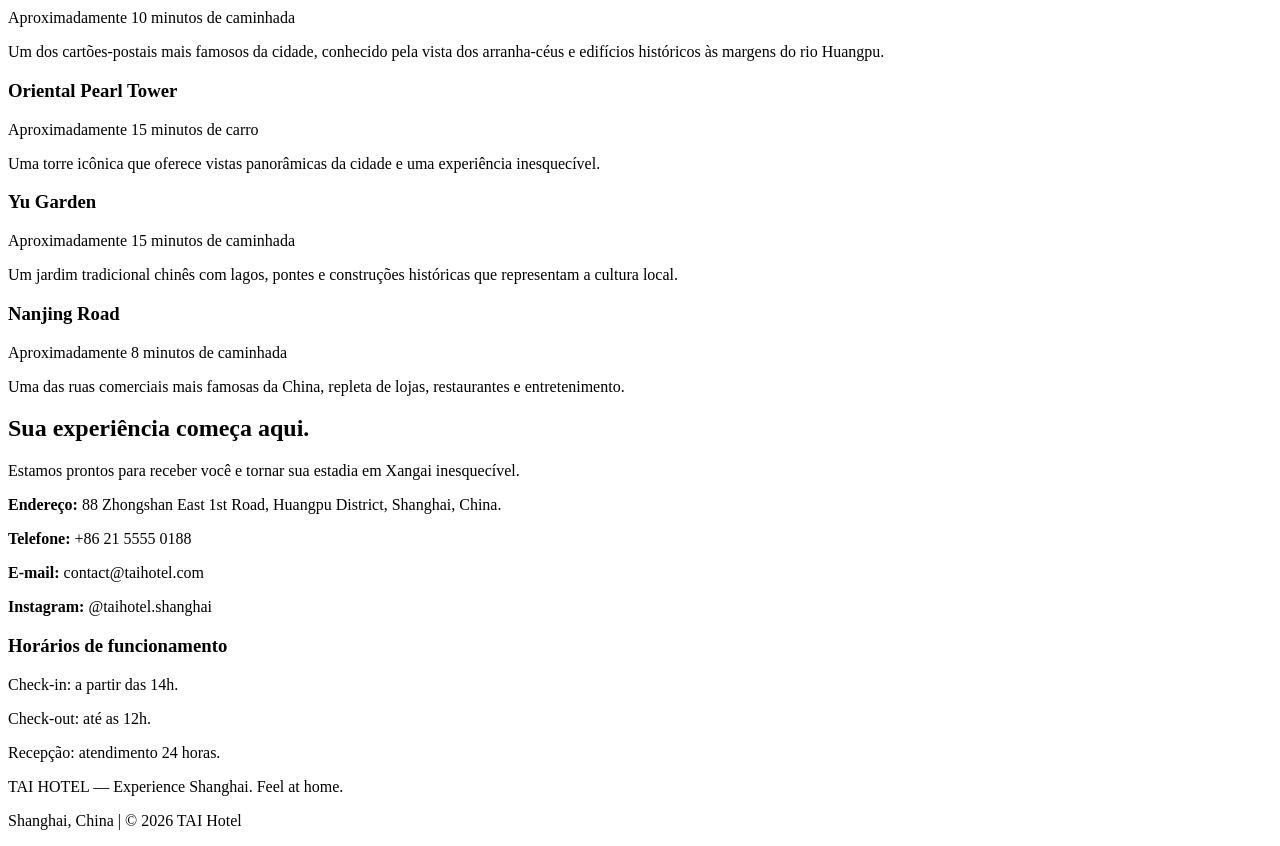
==== commit 13b1d9f8: "organizando o css" ====
--- a/hotelXangai/index.html
+++ b/hotelXangai/index.html
@@ -9,8 +9,6 @@
     <title>TAI Hotel | Shanghai</title>
 
     <link rel="stylesheet" href="style.css">
-
-    <!-- FONTES -->
     <link rel="preconnect" href="https://fonts.googleapis.com">
     <link rel="preconnect" href="https://fonts.gstatic.com" crossorigin>
 
@@ -48,8 +46,8 @@
         <section id="sobre" class="sobre">
 
             <img
-                src="https://viajeleve.net/v23/wp-content/uploads/2019/03/Yu-Market-Xangai.webp"
-                alt="Arquitetura tradicional chinesa em Xangai"
+                src="https://dynamic-media-cdn.tripadvisor.com/media/photo-o/2c/12/bf/0d/caption.jpg?w=900&h=500&s=1"
+                alt="Imagem do hotel"
                 class="sobre-imagem"
             >
 
--- a/hotelXangai/style.css
+++ b/hotelXangai/style.css
@@ -1,385 +1,25 @@
-
-/* VARIÁVEIS */
-
-:root {
-    --cor-principal: #7B252B;
-    --cor-secundaria: #B89B65;
-    --cor-fundo: #f8f5fa;
-    --cor-card: #ffffff;
-    --cor-destaque: #E9DFCC;
-    --cor-texto: #333333;
-    --cor-texto-claro: #ffffff;
-
-    --espacamento: 35px;
-    --raio-borda: 12px;
-    --raio-card: 20px;
-}
 
 
-/* GERAL */
-
-* {
-    margin: 0;
-    padding: 0;
-    box-sizing: border-box;
-}
-
-body {
-    background-color: var(--cor-fundo);
-    color: var(--cor-texto);
-    line-height: 1.6;
-    font-family: 'Montserrat', sans-serif;
-}
-
-h1, h2, h3 {
-    font-family: 'Cormorant Garamond', serif;
-}
-
-h2 {
-    font-size: 32px;
-    color: var(--cor-principal);
-    margin-bottom: 15px;
-}
-
-p {
-    margin-bottom: 15px;
-}
-
-ul {
-    padding-left: 20px;
-}
 
 
-/* ========================================
-   CABEÇALHO E MENU
-======================================== */
-
-.cabecalho {
-    background-color: var(--cor-principal);
-    color: var(--cor-texto-claro);
-    padding: 25px;
-
-    display: flex;
-    justify-content: space-between;
-    align-items: center;
-}
-
-.cabecalho-titulo {
-    font-size: 36px;
-}
-
-.menu {
-    display: flex;
-    gap: 15px;
-}
-
-.menu-opcao {
-    color: var(--cor-texto-claro);
-    padding: 8px;
-    border-radius: 5px;
-    text-decoration: none;
-    transition: 0.5s ease;
-}
-
-.menu-opcao:hover {
-    background-color: var(--cor-secundaria);
-}
 
 
-/* ========================================
-   SOBRE O HOTEL
-======================================== */
-
-.sobre {
-    display: flex;
-    align-items: center;
-    gap: var(--espacamento);
-    padding: var(--espacamento);
-}
-
-.sobre-imagem {
-    width: 45%;
-    height: 400px;
-    object-fit: cover;
-    object-position: center;
-    border-radius: var(--raio-borda);
-}
-
-.sobre-container {
-    flex: 1;
-    background-color: var(--cor-card);
-    border-radius: var(--raio-borda);
-    padding: var(--espacamento);
-}
-
-.sobre-titulo {
-    font-size: 32px;
-}
-
-.sobre-subtitulo {
-    color: var(--cor-principal);
-    margin-top: 20px;
-    margin-bottom: 10px;
-}
-
-.sobre-lista li {
-    margin-bottom: 8px;
-}
-
-.destaque {
-    color: var(--cor-principal);
-    font-weight: 600;
-}
 
 
-/* ========================================
-   SUÍTES
-======================================== */
-
-.suites {
-    padding: var(--espacamento);
-    background-color: var(--cor-destaque);
-}
-
-.suites-container {
-    text-align: center;
-}
-
-.suites-titulo {
-    font-size: 36px;
-}
-
-.suites-descricao {
-    margin-bottom: 30px;
-}
-
-.suites-lista {
-    display: flex;
-    gap: 25px;
-}
-
-.suites-card {
-    display: flex;
-    flex-direction: column;
-    align-items: center;
-
-    flex: 1;
-    background-color: var(--cor-card);
-    border-radius: var(--raio-card);
-    padding: 25px;
-}
-
-.suites-nome {
-    color: var(--cor-principal);
-    font-size: 25px;
-    margin-bottom: 10px;
-}
-
-.suites-preco {
-    color: var(--cor-secundaria);
-    font-weight: 600;
-}
-
-.suites-comodidades {
-    text-align: left;
-    margin-top: 10px;
-}
-
-.suites-comodidades li {
-    margin-bottom: 8px;
-}
-
-.suites-imagem {
-    width: 100%;
-    height: 200px;
-    object-fit: cover;
-    border-radius: var(--raio-borda);
-    margin-bottom: 15px;
-}
 
 
-/* ========================================
-   LOCALIZAÇÃO
-======================================== */
-
-.localizacao {
-    padding: var(--espacamento);
-}
-
-.localizacao-container {
-    background-color: var(--cor-card);
-    padding: var(--espacamento);
-    border-radius: var(--raio-borda);
-}
-
-.localizacao-titulo {
-    font-size: 36px;
-}
-
-.localizacao-subtitulo {
-    color: var(--cor-principal);
-    margin-top: 20px;
-    margin-bottom: 10px;
-}
-
-.localizacao-lista li {
-    margin-bottom: 8px;
-}
 
 
-/* ========================================
-   TURISMO
-======================================== */
-
-.turismo {
-    background-color: var(--cor-destaque);
-    padding: var(--espacamento);
-}
-
-.turismo-container {
-    text-align: center;
-}
-
-.turismo-titulo {
-    font-size: 36px;
-}
-
-.turismo-descricao {
-    margin-bottom: 30px;
-}
-
-.turismo-lista {
-    display: flex;
-    gap: 20px;
-}
-
-.turismo-card {
-    flex: 1;
-    background-color: var(--cor-card);
-    border-radius: var(--raio-borda);
-    padding: 25px;
-}
-
-.turismo-nome {
-    color: var(--cor-principal);
-    font-size: 24px;
-    margin-bottom: 10px;
-}
-
-.turismo-distancia {
-    color: var(--cor-secundaria);
-    font-size: 13px;
-    font-weight: 600;
-}
 
 
-/* ========================================
-   CONTATO
-======================================== */
-
-.contato {
-    padding: var(--espacamento);
-}
-
-.contato-container {
-    background-color: var(--cor-card);
-    padding: var(--espacamento);
-    border-radius: var(--raio-borda);
-}
-
-.contato-titulo {
-    font-size: 36px;
-}
-
-.contato-informacoes {
-    margin-top: 25px;
-}
-
-.contato-horarios {
-    margin-top: 25px;
-}
-
-.contato-horarios h3 {
-    color: var(--cor-principal);
-    font-size: 24px;
-    margin-bottom: 10px;
-}
 
 
-/* ========================================
-   RODAPÉ
-======================================== */
-
-.rodape {
-    background-color: var(--cor-principal);
-    color: var(--cor-texto-claro);
-    text-align: center;
-    padding: 25px;
-}
-
-.rodape p {
-    margin-bottom: 5px;
-}
 
 
-/* ========================================
-   RESPONSIVIDADE
-======================================== */
-
-@media (max-width: 600px) {
-
-    /* CABEÇALHO */
-
-    .cabecalho {
-        flex-direction: column;
-        gap: 15px;
-    }
-
-    .menu {
-        flex-direction: column;
-        align-items: center;
-    }
 
 
-    /* SOBRE */
-
-    .sobre {
-        flex-direction: column;
-    }
-
-    .sobre-imagem {
-        width: 100%;
-        height: 250px;
-    }
-
-    .sobre-container {
-        width: 100%;
-    }
 
 
-    /* SUÍTES */
-
-    .suites-lista {
-        flex-direction: column;
-    }
 
 
-    /* TURISMO */
 
-    .turismo-lista {
-        flex-direction: column;
-    }
-
-
-    /* LOCALIZAÇÃO E CONTATO */
-
-    .localizacao-container,
-    .contato-container {
-        padding: 20px;
-    }
-
-    h2 {
-        font-size: 27px;
-    }
-
-}
